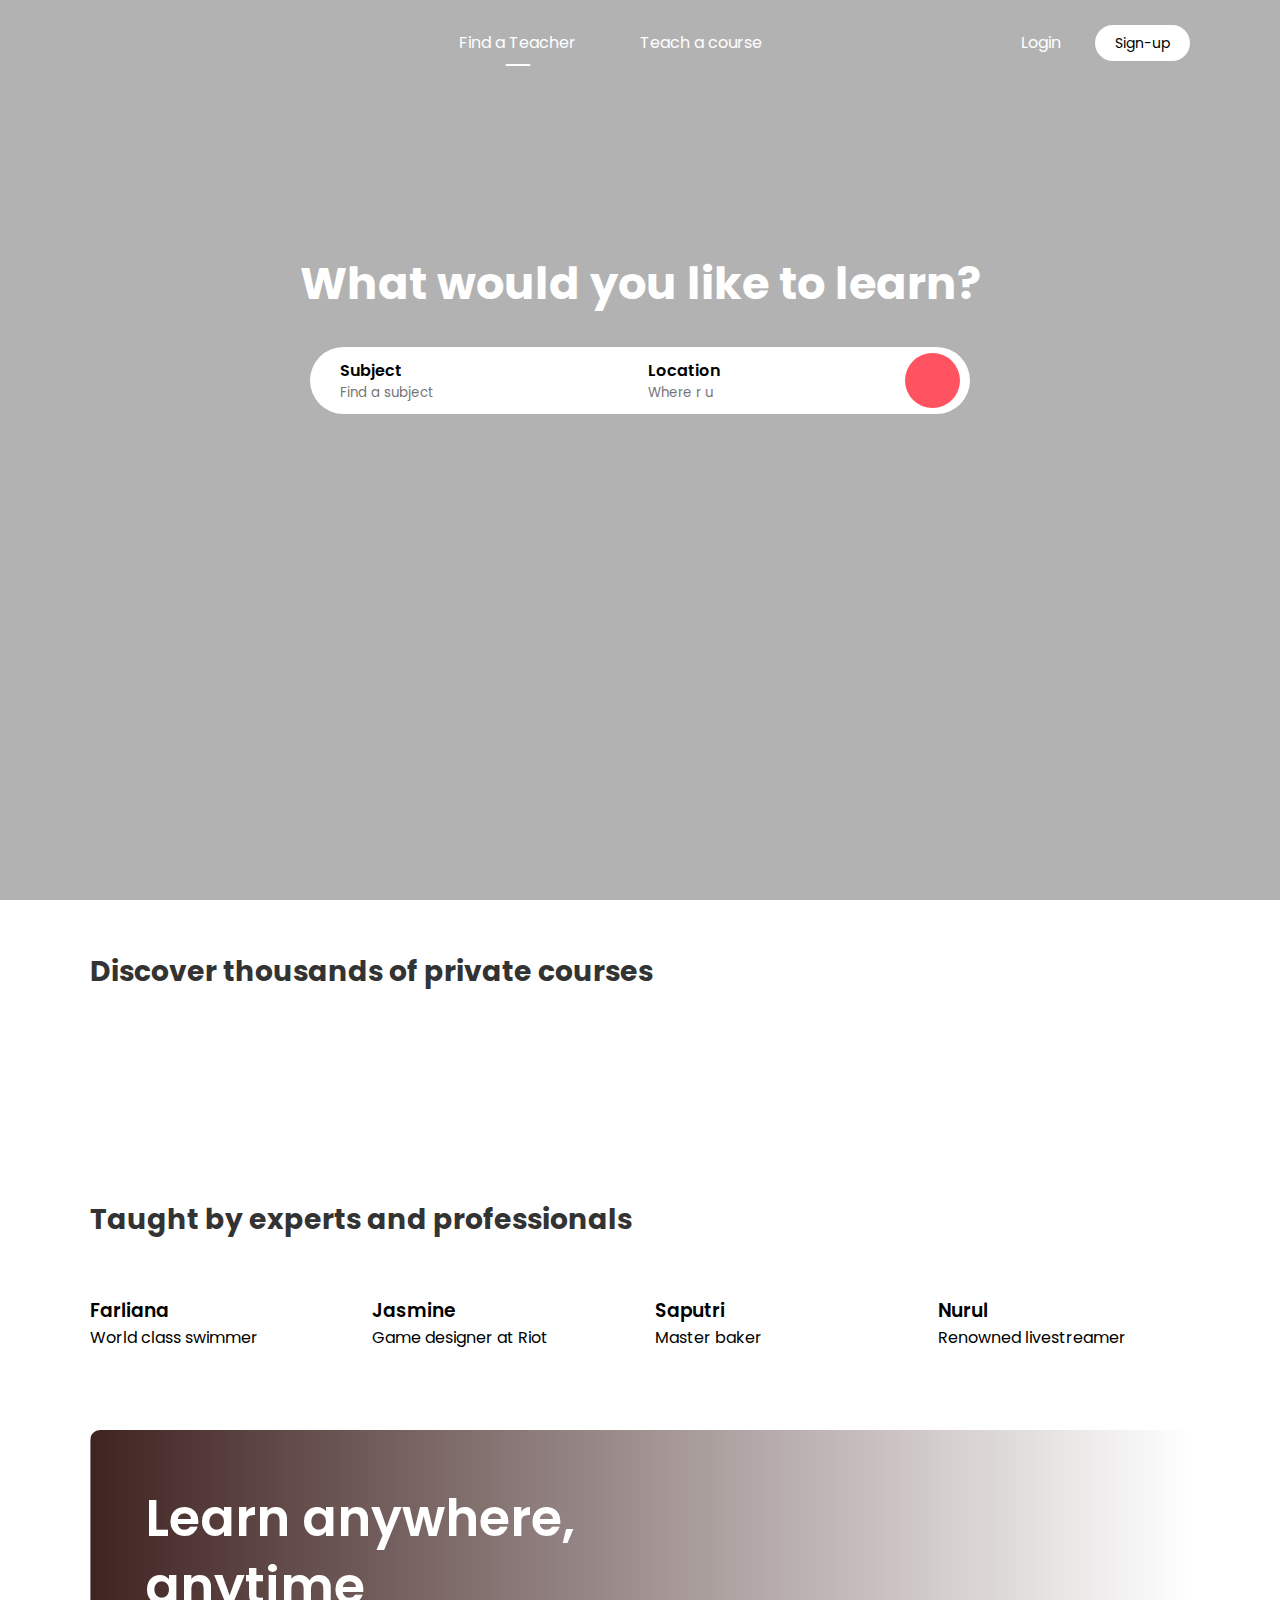
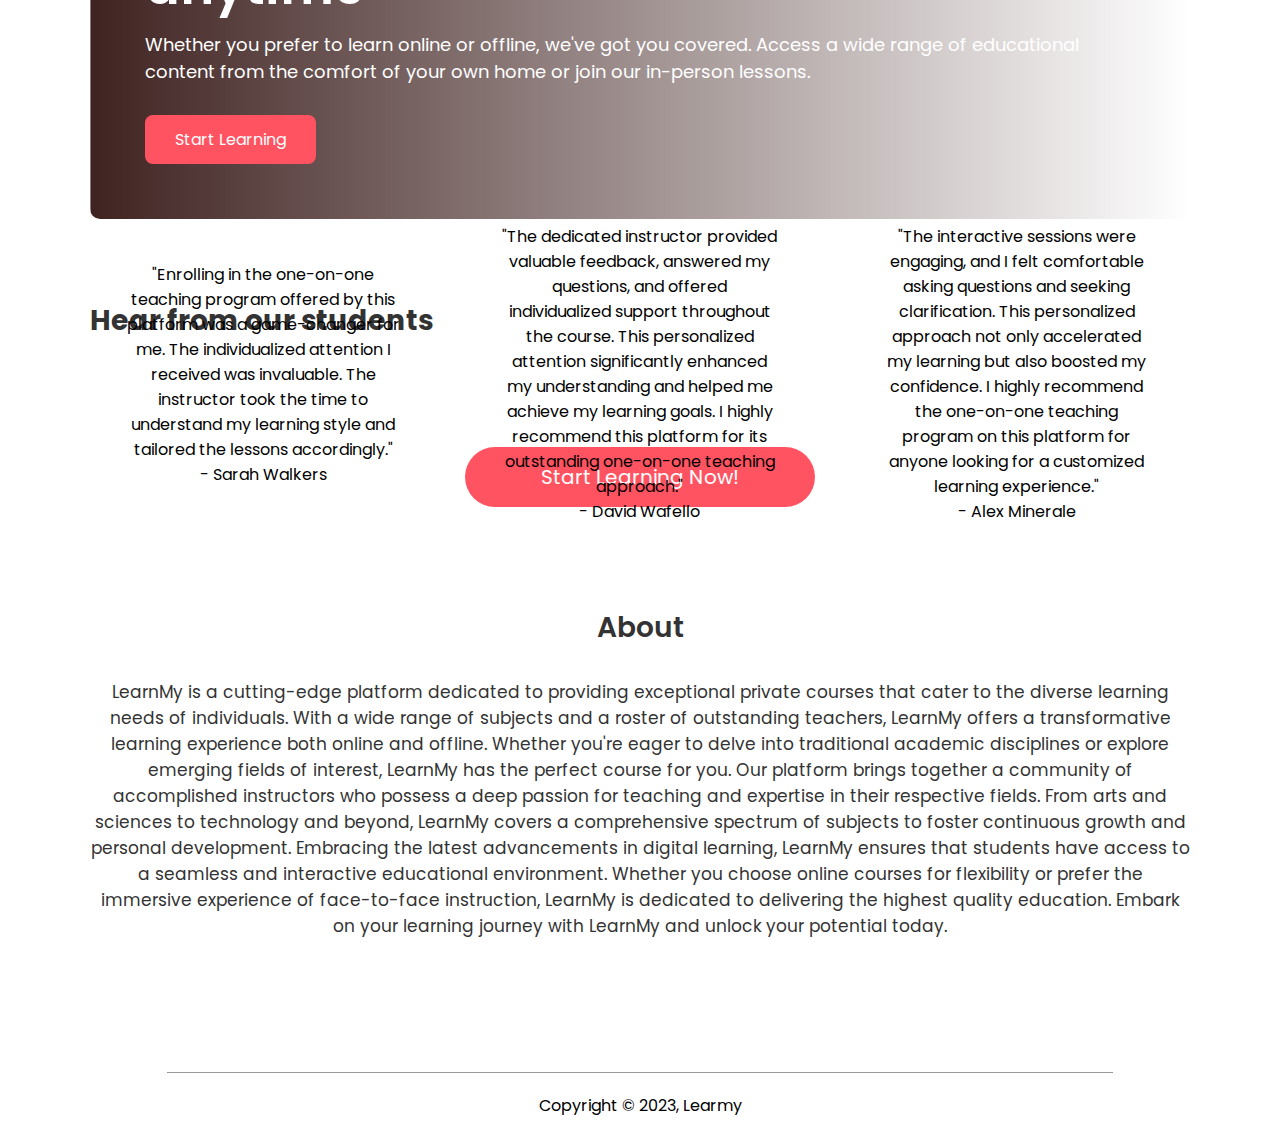
==== index.html @ 24e2170b "first commit" ====
<!DOCTYPE html>
<html lang="en">
  <head>
    <meta charset="UTF-8" />
    <meta name="viewport" content="width=device-width, initial-scale=1.0" />
    <title>Home Page</title>
    <link rel="preconnect" href="https://fonts.googleapis.com" />
    <link rel="preconnect" href="https://fonts.gstatic.com" crossorigin />
    <link
      href="https://fonts.googleapis.com/css2?family=Poppins&display=swap"
      rel="stylesheet"
    />
    <link rel="stylesheet" href="style.css" />
    <script
      src="https://kit.fontawesome.com/5a4b6b2590.js"
      crossorigin="anonymous"
    ></script>
  </head>
  <body>
    <div class="header">
      <nav id="navbar">
        <img src="Staybnb-img/logo.png" alt="" class="logo" />
        <ul class="nav-links">
          <li><a href="" class="active">Find a Teacher</a></li>
          <li><a href="">Teach a course</a></li>
        </ul>
        <div class="nav-links">
          <li><a href="">Login</a></li>
          <a href="" class="register-btn">Sign-up</a>
          <i class="fa-solid fa-bars" onclick="toggleNav()"></i>
        </div>
      </nav>

      <div class="container">
        <h1>What would you like to learn?</h1>
        <div class="search-bar">
          <form action="">
            <div class="subject-input">
              <label for="">Subject</label>
              <input type="text" placeholder="Find a subject" />
            </div>
            <div>
              <label for="">Location</label>
              <input type="text" placeholder="Where r u" />
            </div>
            <button type="submit">
              <img src="Staybnb-img/search.png" alt="" />
            </button>
          </form>
        </div>
      </div>
    </div>

    <div class="container">
      <h2 class="sub-title">Discover thousands of private courses</h2>
      <div class="courses">
        <div>
          <img src="Staybnb-img/image-1.png" alt="" />
          <span>
            <h3>UI/UX</h3>
          </span>
        </div>
        <div>
          <img src="Staybnb-img/image-2.png" alt="" />
          <span>
            <h3>Basketball</h3>
          </span>
        </div>
        <div>
          <img src="Staybnb-img/image-3.png" alt="" />
          <span>
            <h3>Video Editing</h3>
          </span>
        </div>
        <div>
          <img src="Staybnb-img/image-4.png" alt="" />
          <span>
            <h3>Programming</h3>
          </span>
        </div>
        <div>
          <img src="Staybnb-img/image-5.png" alt="" />
          <span>
            <h3>Korean</h3>
          </span>
        </div>
        <div>
          <img src="Staybnb-img/image-6.png" alt="" />
          <span>
            <h3>Swimming</h3>
          </span>
        </div>
        <div>
          <img src="Staybnb-img/image-7.png" alt="" />
          <span>
            <h3>Piano</h3>
          </span>
        </div>
        <div>
          <img src="Staybnb-img/image-8.png" alt="" />
          <span>
            <h3>Singing</h3>
          </span>
        </div>
        <div>
          <img src="Staybnb-img/image-9.png" alt="" />
          <span>
            <h3>Dancing</h3>
          </span>
        </div>
        <div>
          <img src="Staybnb-img/image-10.png" alt="" />
          <span>
            <h3>Writing</h3>
          </span>
        </div>
      </div>

      <h2 class="sub-title">Taught by experts and professionals</h2>
      <div class="teachers">
        <div>
          <img src="Staybnb-img/dubai.png" alt="" />
          <h3>Farliana</h3>
          <p>World class swimmer</p>
        </div>
        <div>
          <img src="Staybnb-img/new-york.png" alt="" />
          <h3>Jasmine</h3>
          <p>Game designer at Riot</p>
        </div>
        <div>
          <img src="Staybnb-img/paris.png" alt="" />
          <h3>Saputri</h3>
          <p>Master baker</p>
        </div>
        <div>
          <img src="Staybnb-img/new-delhi.png" alt="" />
          <h3>Nurul</h3>
          <p>Renowned livestreamer</p>
        </div>
      </div>

      <div class="cta">
        <h3>
          Learn anywhere, <br />
          anytime
        </h3>
        <p>
          Whether you prefer to learn online or offline, we've got you covered.
          Access a wide range of educational content from the comfort of your
          own home or join our in-person lessons.
          <!-- Lorem ipsum dolor sit amet consectetur
          adipisicing elit.
          <br />Ipsam animi officiis ut ea nam reiciendis minus. -->
        </p>
        <a href="" class="cta-btn">Start Learning</a>
      </div>

      <h2 class="sub-title">Hear from our students</h2>
      <div class="students">
        <div>
          <img src="images/white-box.jpg" alt="" />
          <p>
            "Enrolling in the one-on-one teaching program offered by this
            platform was a game-changer for me. The individualized attention I
            received was invaluable. The instructor took the time to understand
            my learning style and tailored the lessons accordingly." <br />
            - Sarah Walkers
          </p>
        </div>
        <div>
          <img src="images/white-box.jpg" alt="" />
          <!-- <img src="Staybnb-img/story-2.png" alt="" /> -->
          <p>
            "The dedicated instructor provided valuable feedback, answered my
            questions, and offered individualized support throughout the course.
            This personalized attention significantly enhanced my understanding
            and helped me achieve my learning goals. I highly recommend this
            platform for its outstanding one-on-one teaching approach." <br />
            - David Wafello
          </p>
        </div>
        <div>
          <img src="images/white-box.jpg" alt="" />
          <!-- <img src="Staybnb-img/story-3.png" alt="" /> -->
          <p>
            "The interactive sessions were engaging, and I felt comfortable
            asking questions and seeking clarification. This personalized
            approach not only accelerated my learning but also boosted my
            confidence. I highly recommend the one-on-one teaching program on
            this platform for anyone looking for a customized learning
            experience." <br />
            - Alex Minerale
          </p>
        </div>
      </div>

      <a href="" class="start-btn">Start Learning Now!</a>

      <div class="about-msg">
        <h2>About</h2>
        <p>
          LearnMy is a cutting-edge platform dedicated to providing exceptional
          private courses that cater to the diverse learning needs of
          individuals. With a wide range of subjects and a roster of outstanding
          teachers, LearnMy offers a transformative learning experience both
          online and offline. Whether you're eager to delve into traditional
          academic disciplines or explore emerging fields of interest, LearnMy
          has the perfect course for you. Our platform brings together a
          community of accomplished instructors who possess a deep passion for
          teaching and expertise in their respective fields. From arts and
          sciences to technology and beyond, LearnMy covers a comprehensive
          spectrum of subjects to foster continuous growth and personal
          development. Embracing the latest advancements in digital learning,
          LearnMy ensures that students have access to a seamless and
          interactive educational environment. Whether you choose online courses
          for flexibility or prefer the immersive experience of face-to-face
          instruction, LearnMy is dedicated to delivering the highest quality
          education. Embark on your learning journey with LearnMy and unlock
          your potential today.
        </p>
      </div>

      <div class="container">
        <div class="footer">
          <a href=""><i class="fa-brands fa-youtube"></i></a>
          <a href=""><i class="fa-brands fa-instagram"></i></a>
          <a href=""><i class="fa-brands fa-twitter"></i></a>
          <a href=""><i class="fa-brands fa-facebook"></i></a>
          <hr />
          <p>Copyright &copy; 2023, Learmy</p>
        </div>
      </div>
    </div>
    <script>
      var navbar = document.getElementById("navbar");
      function toggleNav() {
        navbar.classList.toggle("hidemenu");
      }
    </script>
  </body>
</html>
---- style.css ----
* {
  margin: 0;
  padding: 0;
  box-sizing: border-box;
  font-family: "Poppins", sans-serif;
  /* outline: 1px solid red; */
}
.header {
  min-height: 100vh;
  width: 100%;
  background-image: linear-gradient(rgba(0, 0, 0, 0.3), rgba(0, 0, 0, 0.3)),
    url("images/banner2.jpg");
  background-size: cover;
  background-position: 50% 30%;
}
nav {
  display: flex;
  align-items: center;
  justify-content: space-between;
  padding: 20px 7%;
}
nav .fa-bars {
  display: none;
}
.logo {
  width: 140px;
  cursor: pointer;
}
.nav-links li {
  list-style: none;
  display: inline-block;
  margin: 10px 30px;
}
.nav-links li a {
  text-decoration: none;
  color: #fff;
}
.active {
  position: relative;
}
.active::after {
  content: "";
  background: #fff;
  width: 25px;
  height: 2px;
  position: absolute;
  left: 50%;
  transform: translateX(-50%);
  bottom: -12px;
  border-radius: 2px;
}
.register-btn {
  background: #fff;
  color: #000;
  padding: 8px 20px;
  border-radius: 20px;
  text-decoration: none;
  font-size: 14px;
}
.container {
  padding: 0 7%;
}
.header h1 {
  font-size: 3.5vw;
  font-weight: bold;
  color: #fff;
  text-align: center;
  padding-top: 15%;
}

/* --- search-bar ---  */
.search-bar {
  background: #fff;
  width: 60%;
  margin: 30px auto;
  padding: 6px 10px 6px 30px;
  border-radius: 50px;
}
.search-bar form {
  display: flex;
  align-items: center;
  flex-wrap: wrap;
}
.search-bar form input {
  display: block;
  border: 0;
  outline: none;
  background: transparent;
  width: 90%;
}
.search-bar form button {
  background: #ff5361;
  width: 55px;
  height: 55px;
  border-radius: 50%;
  border: 0;
  outline: none;
  cursor: pointer;
}
.search-bar form img {
  width: 15px;
  margin-top: 7px;
}
.subject-input {
  flex: 1;
}
.search-bar form label {
  font-weight: 600;
}

/* --- courses --- */
.sub-title {
  margin: 50px 0 20px;
  font-size: 2.2vw;
  font-weight: bolder;
  color: #333;
}
.courses {
  display: grid;
  grid-template-columns: repeat(auto-fit, minmax(200px, 1fr));
  grid-gap: 30px;
}
.courses div img {
  width: 100%;
  border-radius: 10px;
}
.courses div {
  position: relative;
}
.courses div span {
  position: absolute;
  top: 50%;
  left: 50%;
  transform: translate(-50%, -50%);
  text-align: center;
  color: #fff;
}

/* --- Teachers ---  */
.teachers {
  display: grid;
  grid-template-columns: repeat(auto-fit, minmax(200px, 1fr));
  grid-gap: 30px;
  margin-bottom: 30px;
}
.teachers div img {
  width: 100%;
  border-radius: 10px;
}
.teachers h3 {
  font-weight: 600;
  margin-top: 10px;
}

/* --- Learn Anyehere (Call To Action) --- */
.cta {
  margin: 80px 0;
  background-image: linear-gradient(to right, #3f2321, transparent),
    url(Staybnb-img/banner-2.png);
  background-size: cover;
  background-position: center;
  border-radius: 10px;
  padding: 5%;
  color: #fff;
}
.cta h3 {
  font-size: 4vw;
  line-height: 5.3vw;
  font-weight: 600;
}
.cta p {
  font-size: 18px;
  margin: 10px 0;
}
.cta-btn {
  background: #ff5361;
  color: #fff;
  text-decoration: none;
  padding: 12px 30px;
  border-radius: 8px;
  margin-top: 20px;
  display: inline-block;
}

/* --- Student Reviews --- */
.students {
  display: grid;
  grid-template-columns: repeat(auto-fit, minmax(200px, 1fr));
  grid-gap: 30px;
  margin-bottom: 30px;
}
.students div img {
  box-shadow: 0 0 30px rgb(0, 0, 0, 0.3);
  width: 100%;
  border-radius: 10px;
}
.students div {
  position: relative;
  text-align: center;
}
.students p {
  width: 80%;
  position: absolute;
  top: 50%;
  left: 50%;
  transform: translate(-50%, -50%);
  color: #000000;
  font-size: 16px;
}

.start-btn {
  text-decoration: none;
  background-color: #ff5361;
  color: #fff;
  width: 80%;
  max-width: 350px;
  display: block;
  text-align: center;
  margin: 60px auto;
  padding: 15px;
  border-radius: 30px;
  font-size: 20px;
}

/* --- About Message --- */
.about-msg {
  text-align: center;
  margin: 100px 0 80px;
  color: #333;
  font-size: 17px;
}
/* .about-msg p {
  text-align: justify;
} */
.about-msg h2 {
  font-size: 28px;
  margin-bottom: 30px;
  font-weight: 600;
}

/* --- Footer ---  */
.footer {
  margin: 80px 0 10px;
  text-align: center;
}
.footer a {
  text-decoration: none;
  color: #999;
  font-size: 22px;
  margin: 0 10px;
}
.footer hr {
  background: #999;
  height: 1px;
  width: 100%;
  border: 0;
  margin: 20px 0;
}
.footer p {
  padding-bottom: 15px;
}

/* --- For Small Screen Devices --- */
@media only screen and (max-width: 700px) {
  .logo {
    position: fixed;
    top: 4%;
    left: 7%;
  }
  nav {
    position: fixed;
    top: 0;
    z-index: 100;
    display: inline-block;
    width: 100%;
    padding: 100px 7% 0;
    background-color: #000;
    text-align: right;
    max-height: 100px;
    overflow: hidden;
    transition: max-height 0.5s;
  }
  nav .nav-links li {
    margin: 10px 0;
    display: block;
  }
  .register-btn {
    margin: 15px 0 30px;
    display: inline-block;
  }
  nav .fa-bars {
    cursor: pointer;
    display: block;
    position: fixed;
    top: 4%;
    right: 7%;
    color: #fff;
    font-size: 28px;
  }
  .active::after {
    left: -40%;
    transform: translate(0, 50%);
    bottom: 50%;
    border-radius: 50%;
  }
  .hidemenu {
    max-height: 300px;
  }
  .header h1 {
    padding-top: 200px;
    font-size: 7vw;
  }
  .search-bar {
    width: 90%;
    margin: 30px auto;
    padding: 20px 20px 30px;
    border-radius: 20px;
    position: relative;
  }
  .search-bar form {
    display: block;
  }
  .search-bar form input {
    border-bottom: 1px solid #ddd;
    width: 100%;
    margin-bottom: 20px;
    margin-top: 10px;
    padding-bottom: 10px;
  }
  .search-bar form button {
    position: absolute;
    bottom: 0;
    left: 50%;
    transform: translate(-50%, 50%);
  }
  .sub-title {
    font-size: 6vw;
  }
  .cta {
    padding: 15% 5%;
  }
  .cta h3 {
    font-size: 7vw;
    line-height: 8vw;
  }
  .cta p {
    font-size: 14px;
  }
  .cta-btn {
    padding: 6px 15px;
    border-radius: 4px;
    margin-top: 10px;
    font-size: 14px;
  }
  .students p {
    font-size: 22px;
  }
  .about-msg {
    font-size: 15px;
  }
}

/* ----- LISTING PAGE ----- */
.navbar-white {
  background: #fff;
  box-shadow: 0 5px 10px rgba(0, 0, 0, 0.05);
}
.navbar-white .nav-links li a {
  color: #000;
}
.navbar-white .register-btn {
  background: #ff5361;
  color: #fff;
}
nav.navbar-white .fa-bars {
  color: #000;
  cursor: pointer;
}
.navbar-white .active::after {
  background: #ff5361;
}
.list-container {
  margin-top: 50px;
  display: flex;
  flex-wrap: wrap;
  justify-content: space-between;
}
.left-col {
  flex-basis: 70%;
}
.right-col {
  flex-basis: 25%;
}
.left-col h1 {
  color: #333;
  font-weight: 600;
  margin-bottom: 30px;
}
.house {
  display: flex;
  justify-content: space-between;
  flex-wrap: wrap;
  padding: 30px 0;
  border-top: 1px solid #ccc;
}
.house-img {
  flex-basis: 40%;
}
.house-info {
  flex-basis: 58%;
  color: #555;
}
.house-img img {
  width: 100%;
  border-radius: 12px;
}
.house-info h3 {
  font-weight: 600;
  color: #333;
  font-size: 22px;
  margin: 4px 0;
}
.house-info i {
  color: #ff5361;
  font-size: 18px;
  margin: 10px 1px;
}
.house-price {
  text-align: right;
}
.house-price h4 {
  font-size: 20px;
}
.house-price h4 span {
  font-size: 16px;
  font-weight: 600;
}
.sidebar {
  border: 1px solid #999;
  padding: 20px 30px;
  margin-top: 30px;
}
.sidebar h2 {
  font-weight: 600;
}
.sidebar h3 {
  font-weight: 600;
  margin: 20px 0 10px;
}
.filter {
  display: flex;
  align-items: center;
  color: #555;
  margin-bottom: 10px;
}
.filter p {
  flex: 1;
}
.filter input {
  margin-right: 15px;
  cursor: pointer;
}
.sidebar-link {
  text-align: right;
  margin: 20px 0;
}
.sidebar-link a {
  text-decoration: none;
}
.pagination {
  display: flex;
  align-items: center;
  justify-content: center;
  margin: 40px 0;
}
.pagination img {
  width: 15px;
  margin: 10px 20px;
}
.right-arrow {
  transform: rotate(180deg);
}
.pagination span {
  margin: 10px 8px;
  width: 40px;
  height: 40px;
  line-height: 40px;
  text-align: center;
  border-radius: 50%;
  cursor: pointer;
}
.pagination .current-page {
  background: #333;
  color: #fff;
}

/* --- Small Screen for Listing Page --- */
@media only screen and (max-width: 700px) {
  .list-container {
    margin-top: 150px;
  }
  .right-col,
  .left-col,
  .house-img,
  .house-info {
    flex-basis: 100%;
  }
  .left-col h1 {
    font-size: 22px;
  }
  .house-info h3 {
    font-size: 18px;
  }
  .house-info i {
    font-size: 15px;
  }
  .pagination span {
    margin: 10px 2px;
    width: 30px;
    height: 30px;
    line-height: 30px;
    font-size: 12px;
  }
}

/* ----- HOUSE DETAIL PAGE ----- */
.house-details {
  padding: 0 12%;
}
.house-title {
  margin-top: 50px;
}
.house-title .row {
  display: flex;
  flex-wrap: wrap;
  align-items: center;
  margin: 10px 0;
}
.house-title span {
  margin-right: 20px;
  /* margin: 0 20px; */
}
.house-title i {
  color: #ff5361;
  font-size: 14px;
}
.gallery {
  display: grid;
  grid-gap: 10px;
  grid-template-areas:
    "first first ."
    "first first .";
  margin: 20px 0;
}
.gallery div img {
  width: 100%;
  display: block;
  border-radius: 10px;
}
.gallery-img-1 {
  grid-area: first;
}
.small-details h2 {
  font-weight: 600;
}
.small-details h4 {
  text-align: right;
  font-size: 22px;
}
.line {
  border: 0;
  height: 1px;
  background: #ccc;
  width: 100%;
  max-width: 800px;
  margin: 20px 0 50px;
}
.check-form {
  margin: 30px 0;
  background: #fff;
  box-shadow: 0 0 30px rgb(0, 0, 0, 0.3);
  border-radius: 8px;
  display: flex;
  flex-wrap: wrap;
  align-items: center;
  padding: 10px 50px;
  justify-content: center;
}
.check-form label {
  display: block;
}
.check-form div {
  padding: 20px;
}
.check-form input {
  background: transparent;
  border: 0;
  outline: none;
}
.check-form button {
  background: #ff5361;
  border: 0;
  outline: none;
  color: #fff;
  padding: 18px;
  width: 350px;
  border-radius: 8px;
  font-size: 16px;
}
.guest-field {
  flex: 1;
}
.details-list {
  list-style: none;
  margin: 50px 0;
}
.details-list li {
  margin-left: 50px;
  font-size: 20px;
  font-weight: 600;
  margin-bottom: 20px;
  color: #555;
  position: relative;
}
.details-list li span {
  display: block;
  font-weight: 400;
  font-size: 16px;
}
.details-list li i {
  position: absolute;
  top: 4px;
  left: -40px;
  color: #ff5361;
}
.home-desc {
  max-width: 700px;
  margin-bottom: 50px;
  text-align: justify;
}
.map {
  margin: 50px 0;
}
.map iframe {
  width: 100%;
  margin-bottom: 30px;
}
.map h3 {
  font-size: 26px;
  font-weight: 500;
  margin-bottom: 30px;
}
.map b {
  display: block;
  margin-bottom: 16px;
}
.host {
  display: flex;
  align-items: center;
}
.host img {
  object-fit: cover;
  height: 80px;
  width: 80px;
  border-radius: 50%;
  margin-right: 30px;
}
.host h2 {
  margin-bottom: 10px;
  font-weight: 600;
}
.host i {
  color: #ff5361;
}
.contact-host {
  display: inline-block;
  margin: 40px 0 40px 120px;
  text-decoration: none;
  color: #555;
  padding: 15px 50px;
  border: 1px solid #ff5361;
  border-radius: 8px;
}

/* --- Media Query for House Details Page --- */
@media only screen and (max-width: 700px) {
  .house-details {
    margin-top: 150px;
  }
  .row p {
    margin-top: 10px;
  }
  .gallery {
    grid-template-areas:
      "first first"
      ". .";
  }
  .small-details h2 {
    font-size: 20px;
    margin-top: 24px;
  }
  .small-details h4 {
    text-align: left;
    margin: 10px 0;
    font-size: 18px;
  }
  .check-form {
    padding: 10px 30px;
    display: flex;
    justify-content: center;
    align-items: center;
  }
  .check-form div {
    padding: 20px 0;
    width: 100%;
  }
  .check-form input {
    border-bottom: 1px solid #ccc;
    width: 100%;
    padding-bottom: 5px;
  }
  .check-form button {
    font-size: 14px;
    margin-top: 10px;
    margin-bottom: 15px;
    border-radius: 4px;
  }
  .host {
    display: block;
    line-height: 28px;
  }
  .contact-host {
    margin: 40px 0;
  }
}
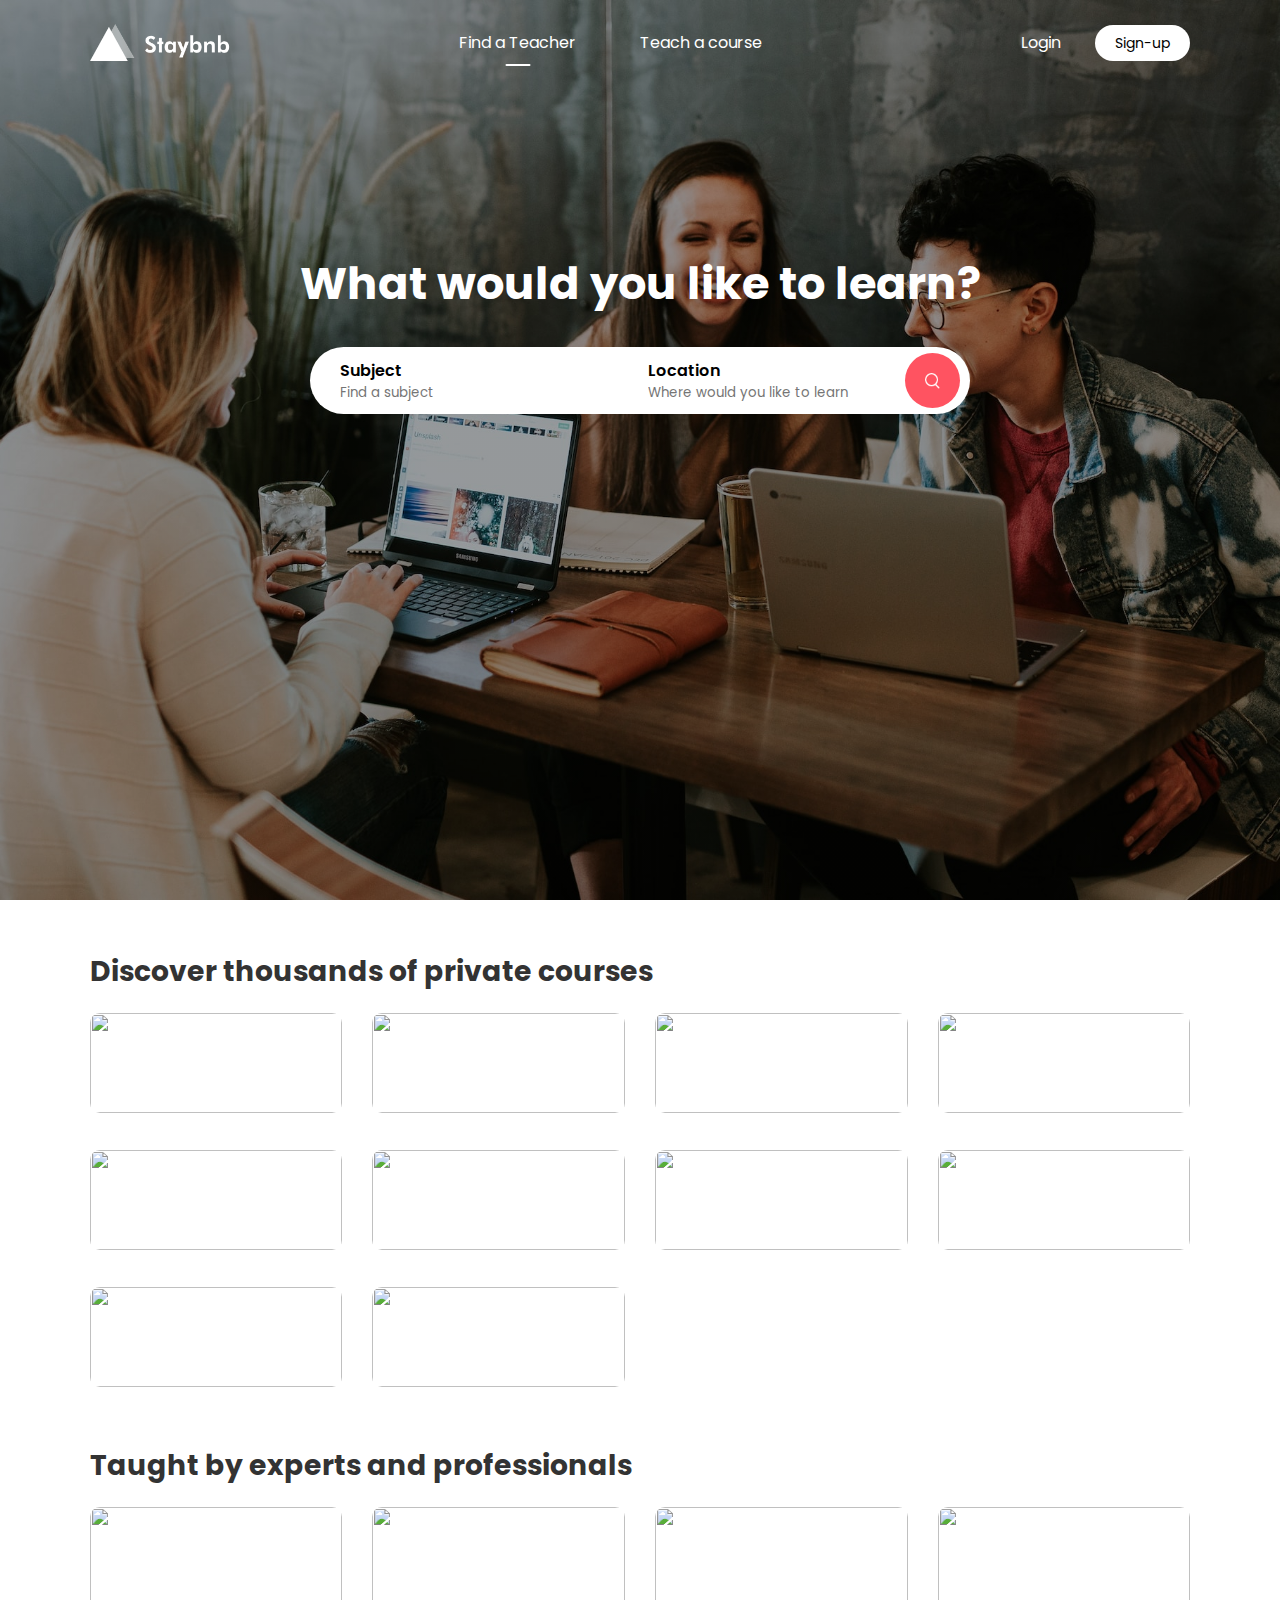
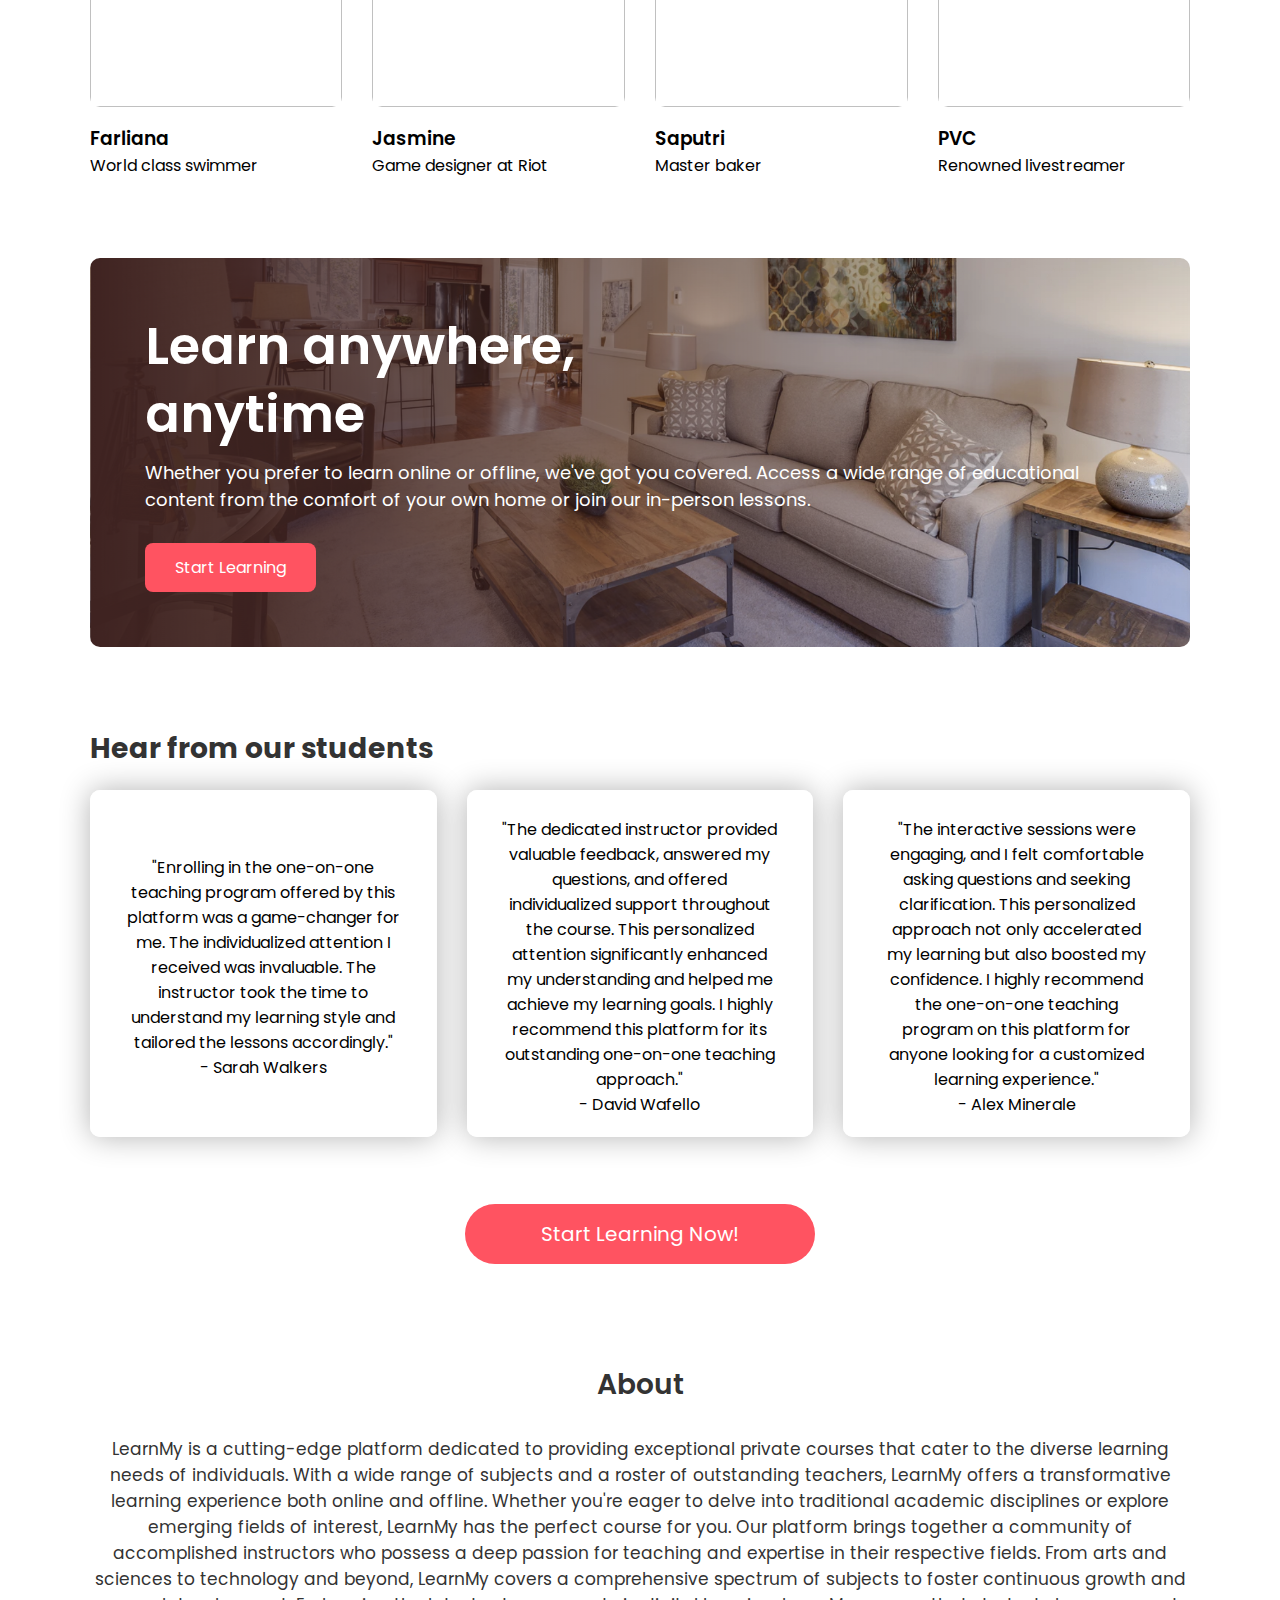
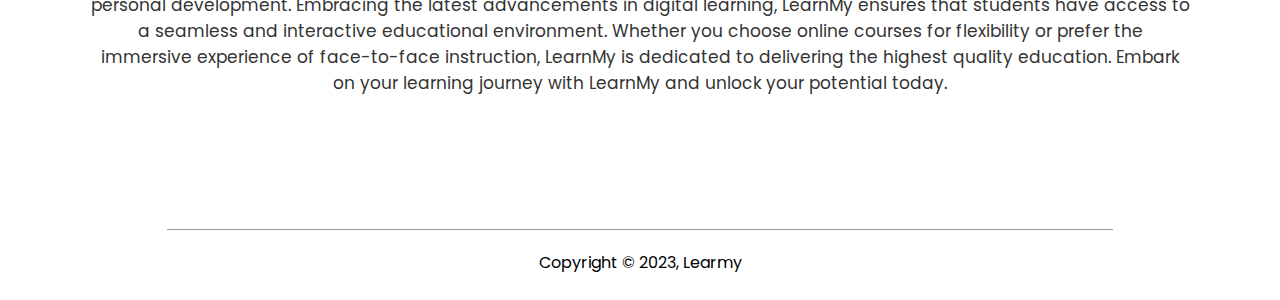
==== commit 59dd5718: "Add stuff" ====
--- a/index.html
+++ b/index.html
@@ -41,7 +41,7 @@
             </div>
             <div>
               <label for="">Location</label>
-              <input type="text" placeholder="Where r u" />
+              <input type="text" placeholder="Where would you like to learn" />
             </div>
             <button type="submit">
               <img src="Staybnb-img/search.png" alt="" />
@@ -55,61 +55,91 @@
       <h2 class="sub-title">Discover thousands of private courses</h2>
       <div class="courses">
         <div>
-          <img src="Staybnb-img/image-1.png" alt="" />
+          <img
+            src="https://images.unsplash.com/photo-1576153192396-180ecef2a715?ixlib=rb-4.0.3&ixid=M3wxMjA3fDB8MHxwaG90by1wYWdlfHx8fGVufDB8fHx8fA%3D%3D&auto=format&fit=crop&w=1074&q=80"
+            alt=""
+          />
           <span>
             <h3>UI/UX</h3>
           </span>
         </div>
         <div>
-          <img src="Staybnb-img/image-2.png" alt="" />
+          <img
+            src="https://plus.unsplash.com/premium_photo-1685311281380-a5f735ca608e?ixlib=rb-4.0.3&ixid=M3wxMjA3fDB8MHxwaG90by1wYWdlfHx8fGVufDB8fHx8fA%3D%3D&auto=format&fit=crop&w=1170&q=80"
+            alt=""
+          />
           <span>
             <h3>Basketball</h3>
           </span>
         </div>
         <div>
-          <img src="Staybnb-img/image-3.png" alt="" />
+          <img
+            src="https://images.unsplash.com/photo-1574717024653-61fd2cf4d44d?ixlib=rb-4.0.3&ixid=M3wxMjA3fDB8MHxwaG90by1wYWdlfHx8fGVufDB8fHx8fA%3D%3D&auto=format&fit=crop&w=1170&q=80"
+            alt=""
+          />
           <span>
             <h3>Video Editing</h3>
           </span>
         </div>
         <div>
-          <img src="Staybnb-img/image-4.png" alt="" />
+          <img
+            src="https://images.unsplash.com/photo-1542831371-29b0f74f9713?ixlib=rb-4.0.3&ixid=M3wxMjA3fDB8MHxwaG90by1wYWdlfHx8fGVufDB8fHx8fA%3D%3D&auto=format&fit=crop&w=1170&q=80"
+            alt=""
+          />
           <span>
             <h3>Programming</h3>
           </span>
         </div>
         <div>
-          <img src="Staybnb-img/image-5.png" alt="" />
+          <img
+            src="https://plus.unsplash.com/premium_photo-1674591172119-2a4a113fbeba?ixlib=rb-4.0.3&ixid=M3wxMjA3fDB8MHxwaG90by1wYWdlfHx8fGVufDB8fHx8fA%3D%3D&auto=format&fit=crop&w=1170&q=80"
+            alt=""
+          />
           <span>
             <h3>Korean</h3>
           </span>
         </div>
         <div>
-          <img src="Staybnb-img/image-6.png" alt="" />
+          <img
+            src="https://images.unsplash.com/photo-1600965962102-9d260a71890d?ixlib=rb-4.0.3&ixid=M3wxMjA3fDB8MHxzZWFyY2h8NHx8c3dpbW1pbmd8ZW58MHx8MHx8fDA%3D&auto=format&fit=crop&w=600&q=60"
+            alt=""
+          />
           <span>
             <h3>Swimming</h3>
           </span>
         </div>
         <div>
-          <img src="Staybnb-img/image-7.png" alt="" />
+          <img
+            src="https://plus.unsplash.com/premium_photo-1673296664038-668b6506b8f0?ixlib=rb-4.0.3&ixid=M3wxMjA3fDB8MHxwaG90by1wYWdlfHx8fGVufDB8fHx8fA%3D%3D&auto=format&fit=crop&w=1170&q=80"
+            alt=""
+          />
           <span>
             <h3>Piano</h3>
           </span>
         </div>
         <div>
-          <img src="Staybnb-img/image-8.png" alt="" />
+          <img
+            src="https://images.unsplash.com/photo-1597169428801-7c1adf2623bd?ixlib=rb-4.0.3&ixid=M3wxMjA3fDB8MHxwaG90by1wYWdlfHx8fGVufDB8fHx8fA%3D%3D&auto=format&fit=crop&w=1202&q=80"
+            alt=""
+          />
           <span>
             <h3>Singing</h3>
           </span>
         </div>
         <div>
-          <img src="Staybnb-img/image-9.png" alt="" />
-          <span>
-            <h3>Dancing</h3>
-          </span>
-        </div>
-        <div>
-          <img src="Staybnb-img/image-10.png" alt="" />
+          <img
+            src="https://images.unsplash.com/photo-1555489400-df7b0ded356d?ixlib=rb-4.0.3&ixid=M3wxMjA3fDB8MHxwaG90by1wYWdlfHx8fGVufDB8fHx8fA%3D%3D&auto=format&fit=crop&w=1170&q=80"
+            alt=""
+          />
+          <span>
+            <h3>Ballet</h3>
+          </span>
+        </div>
+        <div>
+          <img
+            src="https://images.unsplash.com/photo-1538045698727-ac45d4365100?ixlib=rb-4.0.3&ixid=M3wxMjA3fDB8MHxwaG90by1wYWdlfHx8fGVufDB8fHx8fA%3D%3D&auto=format&fit=crop&w=687&q=80"
+            alt=""
+          />
           <span>
             <h3>Writing</h3>
           </span>
@@ -119,23 +149,35 @@
       <h2 class="sub-title">Taught by experts and professionals</h2>
       <div class="teachers">
         <div>
-          <img src="Staybnb-img/dubai.png" alt="" />
+          <img
+            src="https://images.unsplash.com/photo-1548142813-c348350df52b?ixlib=rb-4.0.3&ixid=M3wxMjA3fDB8MHxwaG90by1wYWdlfHx8fGVufDB8fHx8fA%3D%3D&auto=format&fit=crop&w=689&q=80"
+            alt=""
+          />
           <h3>Farliana</h3>
           <p>World class swimmer</p>
         </div>
         <div>
-          <img src="Staybnb-img/new-york.png" alt="" />
+          <img
+            src="https://images.unsplash.com/photo-1573496799652-408c2ac9fe98?ixlib=rb-4.0.3&ixid=M3wxMjA3fDB8MHxwaG90by1wYWdlfHx8fGVufDB8fHx8fA%3D%3D&auto=format&fit=crop&w=1169&q=80"
+            alt=""
+          />
           <h3>Jasmine</h3>
           <p>Game designer at Riot</p>
         </div>
         <div>
-          <img src="Staybnb-img/paris.png" alt="" />
+          <img
+            src="https://images.unsplash.com/photo-1607990283143-e81e7a2c9349?ixlib=rb-4.0.3&ixid=M3wxMjA3fDB8MHxwaG90by1wYWdlfHx8fGVufDB8fHx8fA%3D%3D&auto=format&fit=crop&w=1141&q=80"
+            alt=""
+          />
           <h3>Saputri</h3>
           <p>Master baker</p>
         </div>
         <div>
-          <img src="Staybnb-img/new-delhi.png" alt="" />
-          <h3>Nurul</h3>
+          <img
+            src="https://sportshub.cbsistatic.com/i/2021/08/09/55fdcc19-9aad-47f5-bfe7-40de222648e0/xqc-1277353.jpg"
+            alt=""
+          />
+          <h3>PVC</h3>
           <p>Renowned livestreamer</p>
         </div>
       </div>
--- a/style.css
+++ b/style.css
@@ -122,6 +122,8 @@
 }
 .courses div img {
   width: 100%;
+  height: 100px;
+  object-fit: cover;
   border-radius: 10px;
 }
 .courses div {
@@ -145,6 +147,8 @@
 }
 .teachers div img {
   width: 100%;
+  height: 200px;
+  object-fit: cover;
   border-radius: 10px;
 }
 .teachers h3 {
